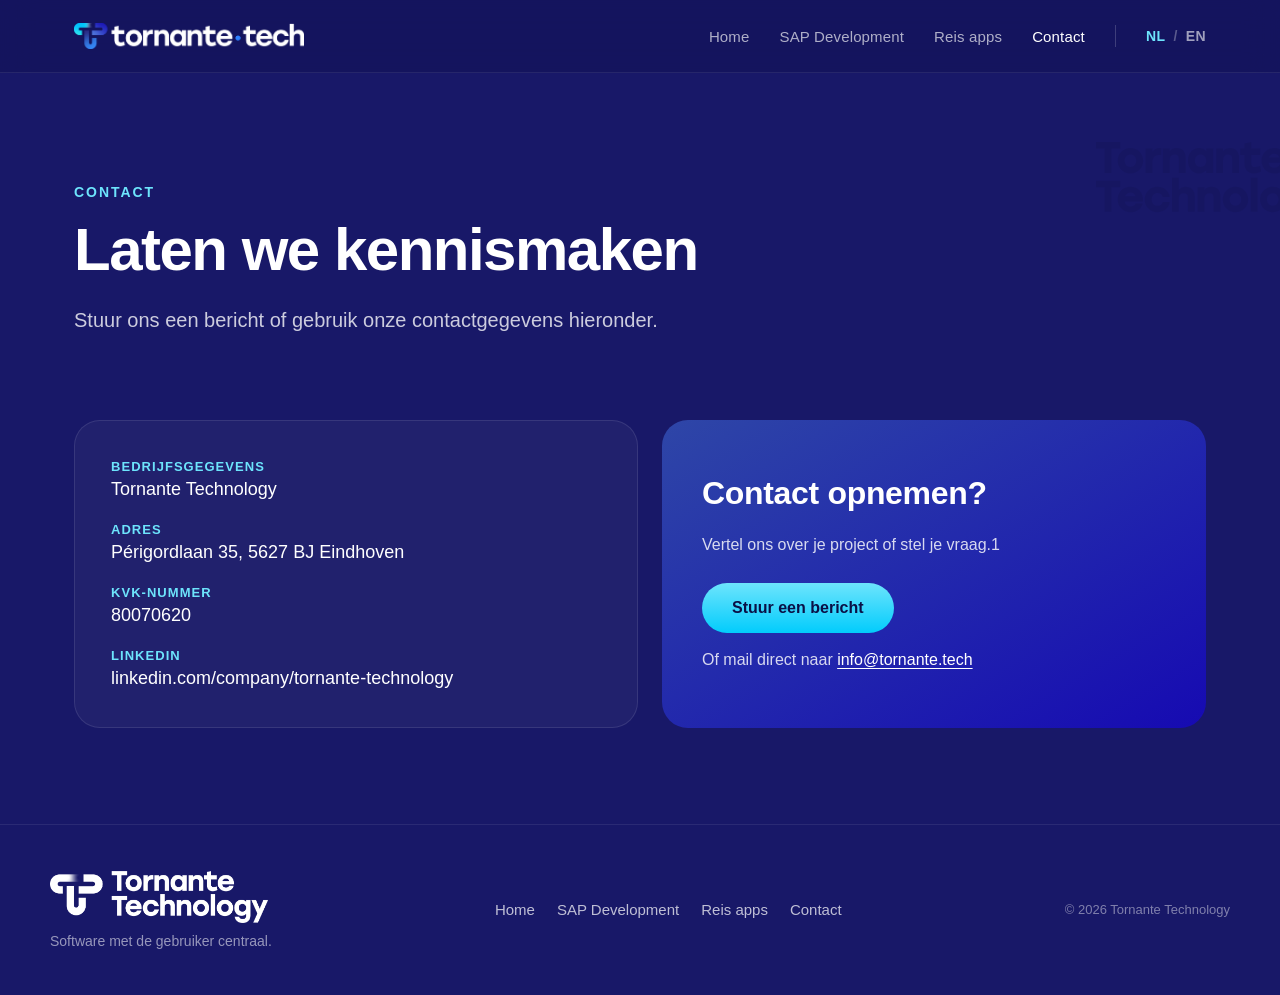
==== contact/index.html @ d2ee81e7 "New website" ====
<!DOCTYPE html>
<html lang="nl" data-alt-lang="en" data-alt-url="/en/contact/">
<head>
  <meta charset="utf-8">
  <meta name="viewport" content="width=device-width, initial-scale=1">
  <title>Tornante Technology — Laten we kennismaken</title>
  <meta name="description" content="Stuur ons een bericht of gebruik onze contactgegevens hieronder.">
  <link rel="icon" type="image/png" sizes="32x32" href="/assets/favicon-32.png">
  <link rel="icon" type="image/png" sizes="16x16" href="/assets/favicon-16.png">
  <link rel="apple-touch-icon" sizes="180x180" href="/assets/apple-touch-icon.png">
  <link rel="stylesheet" href="/css/site.css">
  <link rel="canonical" href="https://tornante.tech/contact/">
  <link rel="alternate" hreflang="nl" href="https://tornante.tech/contact/">
  <link rel="alternate" hreflang="en" href="https://tornante.tech/en/contact/">
  <link rel="alternate" hreflang="x-default" href="https://tornante.tech/contact/">
  <script>
    // Returning visitors keep their chosen language (stored as tt_lang).
    (function () {
      try {
        var l = localStorage.getItem("tt_lang");
        if (l !== "nl" && l !== "en") return;
        var d = document.documentElement;
        if (l !== d.getAttribute("lang")) {
          location.replace(d.getAttribute("data-alt-url"));
        }
      } catch (e) {}
    })();
  </script>
</head>
<body>

<header class="site-header">
  <div class="header-bar">
    <a href="/" class="header-logo" aria-label="Tornante Technology — Home">
      <img src="/assets/logo-white.png" alt="Tornante Technology">
    </a>
    <nav class="header-nav" aria-label="Hoofdnavigatie">
      <a href="/" class="nav-link">Home</a>
      <a href="/sap/" class="nav-link">SAP Development</a>
      <a href="/reis-apps/" class="nav-link">Reis apps</a>
      <a href="/contact/" class="nav-link is-active">Contact</a>
      <span class="header-divider"></span>
      <span class="lang-switch">
        <a href="/contact/" data-set-lang="nl" class="is-active" lang="nl" hreflang="nl">NL</a>
        <span class="sep">/</span>
        <a href="/en/contact/" data-set-lang="en" class="" lang="en" hreflang="en">EN</a>
      </span>
    </nav>
    <button class="menu-toggle" aria-label="Menu" aria-expanded="false" aria-controls="mobile-menu">
      <span></span>
      <span></span>
      <span></span>
    </button>
  </div>
  <nav class="mobile-menu" id="mobile-menu" aria-label="Mobiel menu">
    <a href="/" class="nav-link">Home</a>
    <a href="/sap/" class="nav-link">SAP Development</a>
    <a href="/reis-apps/" class="nav-link">Reis apps</a>
    <a href="/contact/" class="nav-link is-active">Contact</a>
    <span class="lang-switch">
      <a href="/contact/" data-set-lang="nl" class="is-active" lang="nl" hreflang="nl">NL</a>
      <span class="sep">/</span>
      <a href="/en/contact/" data-set-lang="en" class="" lang="en" hreflang="en">EN</a>
    </span>
  </nav>
</header>

<main>
<section class="page-hero">
  
  <img src="/assets/symbol.svg" alt="" class="hero-mark-side">
  
  <div class="page-hero-inner">
    <p class="kicker">Contact</p>
    <h1>Laten we kennismaken</h1>
    <p class="intro">Stuur ons een bericht of gebruik onze contactgegevens hieronder.</p>
  </div>
</section>

<section class="contact-section">
  <div class="contact-cols">
    <div class="contact-details">
      <div class="contact-row">
        <span class="contact-label">Bedrijfsgegevens</span>
        <span class="contact-value">Tornante Technology</span>
      </div>
      <div class="contact-row">
        <span class="contact-label">Adres</span>
        <span class="contact-value">Périgordlaan 35, 5627 BJ Eindhoven</span>
      </div>
      <div class="contact-row">
        <span class="contact-label">KvK-nummer</span>
        <span class="contact-value">80070620</span>
      </div>
      <div class="contact-row">
        <span class="contact-label">LinkedIn</span>
        <a href="https://www.linkedin.com/company/tornante-technology" class="contact-value" rel="noopener">linkedin.com/company/tornante-technology</a>
      </div>
    </div>
    <div class="contact-card">
      <h2>Contact opnemen?</h2>
      <p>Vertel ons over je project of stel je vraag.1</p>
      <div class="card-action">
        <a href="mailto:info@tornante.tech" class="btn btn-primary">Stuur een bericht</a>
        <p class="card-email">Of mail direct naar <a href="mailto:info@tornante.tech">info@tornante.tech</a></p>
      </div>
    </div>
  </div>
</section>


  <footer class="site-footer">
    <div class="footer-inner">
      <div class="footer-brand">
        <img src="/assets/lockup-color.png" alt="Tornante Technology">
        <span class="footer-tagline">Software met de gebruiker centraal.</span>
      </div>
      <nav class="footer-nav" aria-label="Voetnavigatie">
        <a href="/">Home</a>
        <a href="/sap/">SAP Development</a>
        <a href="/reis-apps/">Reis apps</a>
        <a href="/contact/">Contact</a>
      </nav>
      <span class="footer-copy">© 2026 Tornante Technology</span>
    </div>
  </footer>
</main>

<script>
  (function () {
    var btn = document.querySelector(".menu-toggle");
    var menu = document.getElementById("mobile-menu");
    if (btn && menu) {
      btn.addEventListener("click", function () {
        var open = menu.classList.toggle("is-open");
        btn.setAttribute("aria-expanded", open ? "true" : "false");
      });
    }
    var links = document.querySelectorAll("[data-set-lang]");
    for (var i = 0; i < links.length; i++) {
      links[i].addEventListener("click", function () {
        try { localStorage.setItem("tt_lang", this.getAttribute("data-set-lang")); } catch (e) {}
      });
    }
  })();
</script>
</body>
</html>
---- css/site.css ----
/* ============================================================
   Tornante Technology — site stylesheet (navy/blue variant)
   Translated 1:1 from the design reference prototype.
   ============================================================ */

:root {
  --navy: #181868;
  --blue: #4F75DC;
  --blue-deep: #160AB2;
  --blue-mid: #2E46A7;
  --blue-bright: #3588F2;
  --cyan: #02CCFC;
  --cyan-light: #6DE4FC;
  --btn-text-navy: #0a1046;
}

* { margin: 0; padding: 0; box-sizing: border-box; }

html { scroll-behavior: smooth; }

body {
  font-family: "Helvetica Neue", Helvetica, Arial, sans-serif;
  background: var(--navy);
  color: #ffffff;
  -webkit-font-smoothing: antialiased;
  text-rendering: optimizeLegibility;
}

a { color: var(--cyan); text-decoration: none; }
a:hover { color: var(--cyan-light); }
button { font-family: inherit; }
img { max-width: 100%; }

@keyframes ttfade {
  from { opacity: 0; transform: translateY(18px); }
  to { opacity: 1; transform: translateY(0); }
}

/* ------------------------------------------------------------
   Header
   ------------------------------------------------------------ */

.site-header {
  position: fixed;
  top: 0; left: 0; right: 0;
  z-index: 100;
  background: rgba(20, 20, 90, 0.72);
  backdrop-filter: blur(16px);
  -webkit-backdrop-filter: blur(16px);
  border-bottom: 1px solid rgba(255, 255, 255, 0.08);
}

.header-bar {
  max-width: 1180px;
  margin: 0 auto;
  padding: 0 24px;
  height: 72px;
  display: flex;
  align-items: center;
  justify-content: space-between;
  gap: 16px;
}

.header-logo { display: flex; align-items: center; flex-shrink: 0; }
.header-logo img { height: 26px; width: auto; display: block; }

.header-nav { display: flex; align-items: center; gap: 30px; }

.header-nav .nav-link {
  font-size: 15px;
  font-weight: 500;
  letter-spacing: 0.01em;
  padding: 8px 0;
  color: rgba(255, 255, 255, 0.66);
}

.nav-link:hover { color: #ffffff; }
.nav-link.is-active { color: #ffffff; }

.header-divider { width: 1px; height: 22px; background: rgba(255, 255, 255, 0.18); }

.lang-switch {
  display: flex;
  align-items: center;
  gap: 8px;
  font-size: 14px;
  font-weight: 700;
  letter-spacing: 0.03em;
}

.lang-switch a { color: rgba(255, 255, 255, 0.6); }
.lang-switch a:hover { color: var(--cyan-light); }
.lang-switch a.is-active { color: var(--cyan-light); }
.lang-switch .sep { color: rgba(255, 255, 255, 0.3); }

.menu-toggle {
  display: none;
  background: none;
  border: none;
  cursor: pointer;
  padding: 10px;
  flex-direction: column;
  gap: 5px;
}

.menu-toggle span {
  display: block;
  width: 24px;
  height: 2px;
  background: #ffffff;
  border-radius: 2px;
}

.mobile-menu {
  display: none;
  padding: 12px 24px 22px;
  flex-direction: column;
  gap: 2px;
  border-top: 1px solid rgba(255, 255, 255, 0.08);
  background: rgba(20, 20, 90, 0.96);
}

.mobile-menu .nav-link {
  text-align: left;
  font-size: 18px;
  font-weight: 600;
  padding: 14px 0;
  color: rgba(255, 255, 255, 0.66);
}

.mobile-menu .lang-switch {
  font-size: 15px;
  padding-top: 14px;
  margin-top: 8px;
  border-top: 1px solid rgba(255, 255, 255, 0.08);
}

@media (max-width: 819px) {
  .header-nav { display: none; }
  .menu-toggle { display: flex; }
  .mobile-menu.is-open { display: flex; }
}

main { padding-top: 72px; }

/* ------------------------------------------------------------
   Buttons & kicker
   ------------------------------------------------------------ */

.btn {
  display: inline-flex;
  align-items: center;
  gap: 8px;
  font-size: 16px;
  padding: 16px 30px;
  border: none;
  border-radius: 999px;
  cursor: pointer;
}

.btn-primary {
  background: linear-gradient(180deg, var(--cyan-light), var(--cyan));
  color: var(--btn-text-navy);
  font-weight: 700;
  transition: box-shadow 0.22s ease;
}

.btn-primary:hover {
  color: var(--btn-text-navy);
  box-shadow: 0 12px 34px rgba(2, 204, 252, 0.4);
}

.btn-secondary {
  background: rgba(255, 255, 255, 0.06);
  color: #ffffff;
  border: 1px solid rgba(255, 255, 255, 0.24);
  font-weight: 600;
  transition: background 0.22s ease;
}

.btn-secondary:hover {
  color: #ffffff;
  background: rgba(255, 255, 255, 0.12);
}

.kicker {
  font-size: 14px;
  font-weight: 700;
  letter-spacing: 0.14em;
  text-transform: uppercase;
  color: var(--cyan-light);
  margin-bottom: 22px;
}

/* ------------------------------------------------------------
   Home — hero variant A (centered)
   ------------------------------------------------------------ */

.hero-a {
  position: relative;
  overflow: hidden;
  text-align: center;
  padding: 120px 24px 72px;
}

.hero-glow {
  position: absolute;
  left: 50%;
  top: -140px;
  transform: translateX(-50%);
  width: 760px;
  max-width: 120vw;
  height: 440px;
  background: radial-gradient(closest-side, rgba(2, 204, 252, 0.2), transparent);
  pointer-events: none;
}

.hero-mark { position: absolute; pointer-events: none; user-select: none; }
.hero-mark-tr { right: -70px; top: 60px; width: 400px; opacity: 0.06; }
.hero-mark-bl { left: -90px; bottom: -80px; width: 300px; opacity: 0.05; transform: rotate(14deg); }

.hero-inner {
  position: relative;
  max-width: 860px;
  margin: 0 auto;
  animation: ttfade 0.6s ease both;
}

.hero-a h1 {
  font-size: clamp(38px, 6.2vw, 74px);
  line-height: 1.04;
  font-weight: 700;
  letter-spacing: -0.025em;
  margin-bottom: 26px;
}

.hero-sub {
  font-size: clamp(17px, 2vw, 20px);
  line-height: 1.6;
  color: rgba(255, 255, 255, 0.78);
  max-width: 620px;
  margin: 0 auto 38px;
}

.hero-ctas {
  display: flex;
  gap: 14px;
  justify-content: center;
  flex-wrap: wrap;
}

/* ------------------------------------------------------------
   Home — hero variant B (split with gradient panel)
   ------------------------------------------------------------ */

.hero-b {
  position: relative;
  overflow: hidden;
  padding: 104px 24px 64px;
}

.hero-b-inner {
  max-width: 1180px;
  margin: 0 auto;
  display: flex;
  flex-wrap: wrap;
  gap: 48px;
  align-items: center;
}

.hero-b-copy {
  flex: 1 1 440px;
  min-width: 300px;
  animation: ttfade 0.6s ease both;
}

.hero-b h1 {
  font-size: clamp(38px, 5.4vw, 66px);
  line-height: 1.05;
  font-weight: 700;
  letter-spacing: -0.025em;
  margin-bottom: 24px;
}

.hero-b .hero-sub { max-width: 540px; margin: 0 0 36px; }
.hero-b .hero-ctas { justify-content: flex-start; }

.hero-b-visual { flex: 1 1 380px; min-width: 280px; }

.hero-b-panel {
  position: relative;
  overflow: hidden;
  border-radius: 32px;
  background: linear-gradient(155deg, var(--blue-mid), var(--blue-deep));
  padding: 52px 44px;
  min-height: 360px;
  display: flex;
  align-items: center;
  justify-content: center;
  box-shadow: 0 30px 70px rgba(0, 0, 0, 0.35);
}

.hero-b-panel .panel-glow {
  position: absolute;
  left: -30px;
  top: -30px;
  width: 220px;
  height: 220px;
  background: radial-gradient(closest-side, rgba(2, 204, 252, 0.35), transparent);
  pointer-events: none;
}

.hero-b-panel .panel-symbol {
  width: 150px;
  height: auto;
  position: relative;
  filter: drop-shadow(0 8px 24px rgba(0, 0, 0, 0.3));
}

/* ------------------------------------------------------------
   Home — specialties
   ------------------------------------------------------------ */

.specs {
  max-width: 1180px;
  margin: 0 auto;
  padding: 48px 24px 104px;
}

.specs h2 {
  font-size: clamp(27px, 3.4vw, 40px);
  font-weight: 700;
  letter-spacing: -0.02em;
  text-align: center;
  margin-bottom: 14px;
}

.specs-sub {
  text-align: center;
  color: rgba(255, 255, 255, 0.7);
  max-width: 560px;
  margin: 0 auto 48px;
  font-size: 17px;
  line-height: 1.6;
}

.card-grid {
  display: grid;
  grid-template-columns: repeat(auto-fit, minmax(300px, 1fr));
  gap: 24px;
}

.spec-card {
  text-align: left;
  cursor: pointer;
  background: rgba(255, 255, 255, 0.04);
  border: 1px solid rgba(255, 255, 255, 0.1);
  border-radius: 26px;
  padding: 40px 36px;
  display: flex;
  flex-direction: column;
  gap: 16px;
  color: #ffffff;
  transition: transform 0.22s ease, border-color 0.22s ease, background 0.22s ease;
}

.spec-card:hover {
  color: #ffffff;
  border-color: rgba(109, 228, 252, 0.55);
  background: rgba(255, 255, 255, 0.07);
  transform: translateY(-5px);
}

.spec-card h3 {
  font-size: 25px;
  font-weight: 700;
  letter-spacing: -0.01em;
}

.spec-card p {
  color: rgba(255, 255, 255, 0.72);
  line-height: 1.62;
  font-size: 16px;
  flex-grow: 1;
}

.spec-link {
  display: inline-flex;
  align-items: center;
  gap: 8px;
  color: var(--cyan);
  font-weight: 600;
  font-size: 15px;
  margin-top: 8px;
}

/* ------------------------------------------------------------
   Subpages — hero
   ------------------------------------------------------------ */

.page-hero {
  position: relative;
  overflow: hidden;
  padding: 112px 0 40px;
}

.hero-mark-side {
  position: absolute;
  right: -60px;
  top: 70px;
  width: 340px;
  opacity: 0.06;
  pointer-events: none;
  user-select: none;
}

.page-hero-inner {
  max-width: 1180px;
  margin: 0 auto;
  padding: 0 24px;
  position: relative;
  animation: ttfade 0.5s ease both;
}

.page-hero .kicker { margin-bottom: 18px; }

.page-hero h1 {
  font-size: clamp(33px, 5vw, 60px);
  line-height: 1.06;
  font-weight: 700;
  letter-spacing: -0.025em;
  max-width: 820px;
}

.page-hero .intro {
  font-size: clamp(17px, 2vw, 20px);
  color: rgba(255, 255, 255, 0.78);
  max-width: 690px;
  margin-top: 22px;
  line-height: 1.62;
}

/* ------------------------------------------------------------
   Subpages — sections, cards, chips, CTA
   ------------------------------------------------------------ */

.section {
  max-width: 1180px;
  margin: 0 auto;
  padding: 44px 24px 20px;
}

.section h2 {
  font-size: clamp(22px, 2.6vw, 30px);
  font-weight: 700;
  margin-bottom: 26px;
  letter-spacing: -0.01em;
}

.info-card {
  background: rgba(255, 255, 255, 0.04);
  border: 1px solid rgba(255, 255, 255, 0.1);
  border-radius: 24px;
  padding: 34px 32px;
}

.info-card h3 {
  font-size: 22px;
  font-weight: 700;
  margin-bottom: 12px;
}

.info-card p {
  color: rgba(255, 255, 255, 0.72);
  line-height: 1.62;
  font-size: 16px;
}

.chips-section {
  max-width: 1180px;
  margin: 0 auto;
  padding: 36px 24px 64px;
}

.chips-section h2 {
  font-size: clamp(22px, 2.6vw, 30px);
  font-weight: 700;
  margin-bottom: 24px;
  letter-spacing: -0.01em;
}

.chips { display: flex; flex-wrap: wrap; gap: 12px; }

.chip {
  padding: 13px 22px;
  border-radius: 999px;
  background: rgba(255, 255, 255, 0.05);
  border: 1px solid rgba(109, 228, 252, 0.28);
  font-size: 15px;
  font-weight: 500;
  color: #dfe9ff;
}

.chip-strong { padding: 13px 24px; font-weight: 600; }

.cta-section {
  max-width: 1180px;
  margin: 0 auto 96px;
  padding: 0 24px;
}

.cta-panel {
  position: relative;
  overflow: hidden;
  background: linear-gradient(150deg, var(--blue-mid), var(--blue-deep));
  border-radius: 30px;
  padding: 60px 40px;
  text-align: center;
}

.cta-panel h2 {
  position: relative;
  font-size: clamp(24px, 3vw, 34px);
  font-weight: 700;
  margin-bottom: 26px;
  letter-spacing: -0.01em;
}

.cta-panel .btn { position: relative; padding: 16px 32px; }

/* ------------------------------------------------------------
   Contact
   ------------------------------------------------------------ */

.contact-section {
  max-width: 1180px;
  margin: 0 auto;
  padding: 44px 24px 96px;
}

.contact-cols {
  display: flex;
  flex-wrap: wrap;
  gap: 24px;
  align-items: stretch;
}

.contact-details {
  flex: 1 1 380px;
  min-width: 280px;
  background: rgba(255, 255, 255, 0.04);
  border: 1px solid rgba(255, 255, 255, 0.1);
  border-radius: 26px;
  padding: 38px 36px;
  display: flex;
  flex-direction: column;
  gap: 22px;
}

.contact-row { display: flex; flex-direction: column; gap: 5px; }

.contact-label {
  font-size: 13px;
  font-weight: 700;
  letter-spacing: 0.08em;
  text-transform: uppercase;
  color: var(--cyan-light);
}

.contact-value {
  font-size: 18px;
  font-weight: 500;
  color: #ffffff;
  word-break: break-word;
}

a.contact-value:hover { color: var(--cyan-light); }

.contact-card {
  flex: 1 1 360px;
  min-width: 280px;
  position: relative;
  overflow: hidden;
  background: linear-gradient(150deg, var(--blue-mid), var(--blue-deep));
  border-radius: 26px;
  padding: 44px 40px;
  display: flex;
  flex-direction: column;
  justify-content: center;
  gap: 20px;
}


.contact-card h2 {
  position: relative;
  font-size: clamp(24px, 3vw, 32px);
  font-weight: 700;
  letter-spacing: -0.01em;
}

.contact-card p {
  position: relative;
  color: rgba(255, 255, 255, 0.82);
  font-size: 16px;
  line-height: 1.6;
  max-width: 360px;
}

.card-action {
  position: relative;
  display: flex;
  flex-direction: column;
  align-items: flex-start;
  gap: 14px;
  margin-top: 6px;
}

.contact-card .btn {
  position: relative;
  align-self: flex-start;
}

.card-email {
  font-size: 15px;
  color: rgba(255, 255, 255, 0.75);
}

.card-email a {
  color: #ffffff;
  text-decoration: underline;
  text-underline-offset: 3px;
  word-break: break-word;
}

.card-email a:hover { color: var(--cyan-light); }

/* ------------------------------------------------------------
   Footer
   ------------------------------------------------------------ */

.site-footer {
  border-top: 1px solid rgba(255, 255, 255, 0.08);
  padding: 46px 24px;
}

.footer-inner {
  max-width: 1180px;
  margin: 0 auto;
  display: flex;
  flex-wrap: wrap;
  gap: 28px;
  justify-content: space-between;
  align-items: center;
}

.footer-brand { display: flex; flex-direction: column; gap: 10px; }

.footer-brand img {
  height: 52px;
  width: auto;
  align-self: flex-start;
  filter: brightness(0) invert(1);
}

.footer-tagline { color: rgba(255, 255, 255, 0.55); font-size: 14px; }

.footer-nav { display: flex; flex-wrap: wrap; gap: 22px; }

.footer-nav a { color: rgba(255, 255, 255, 0.72); font-size: 15px; }
.footer-nav a:hover { color: #ffffff; }

.footer-copy { color: rgba(255, 255, 255, 0.45); font-size: 13px; }

/* ------------------------------------------------------------
   Accessibility
   ------------------------------------------------------------ */

@media (prefers-reduced-motion: reduce) {
  html { scroll-behavior: auto; }
  .hero-inner,
  .hero-b-copy,
  .page-hero-inner { animation: none; }
  .spec-card,
  .btn-primary,
  .btn-secondary { transition: none; }
}
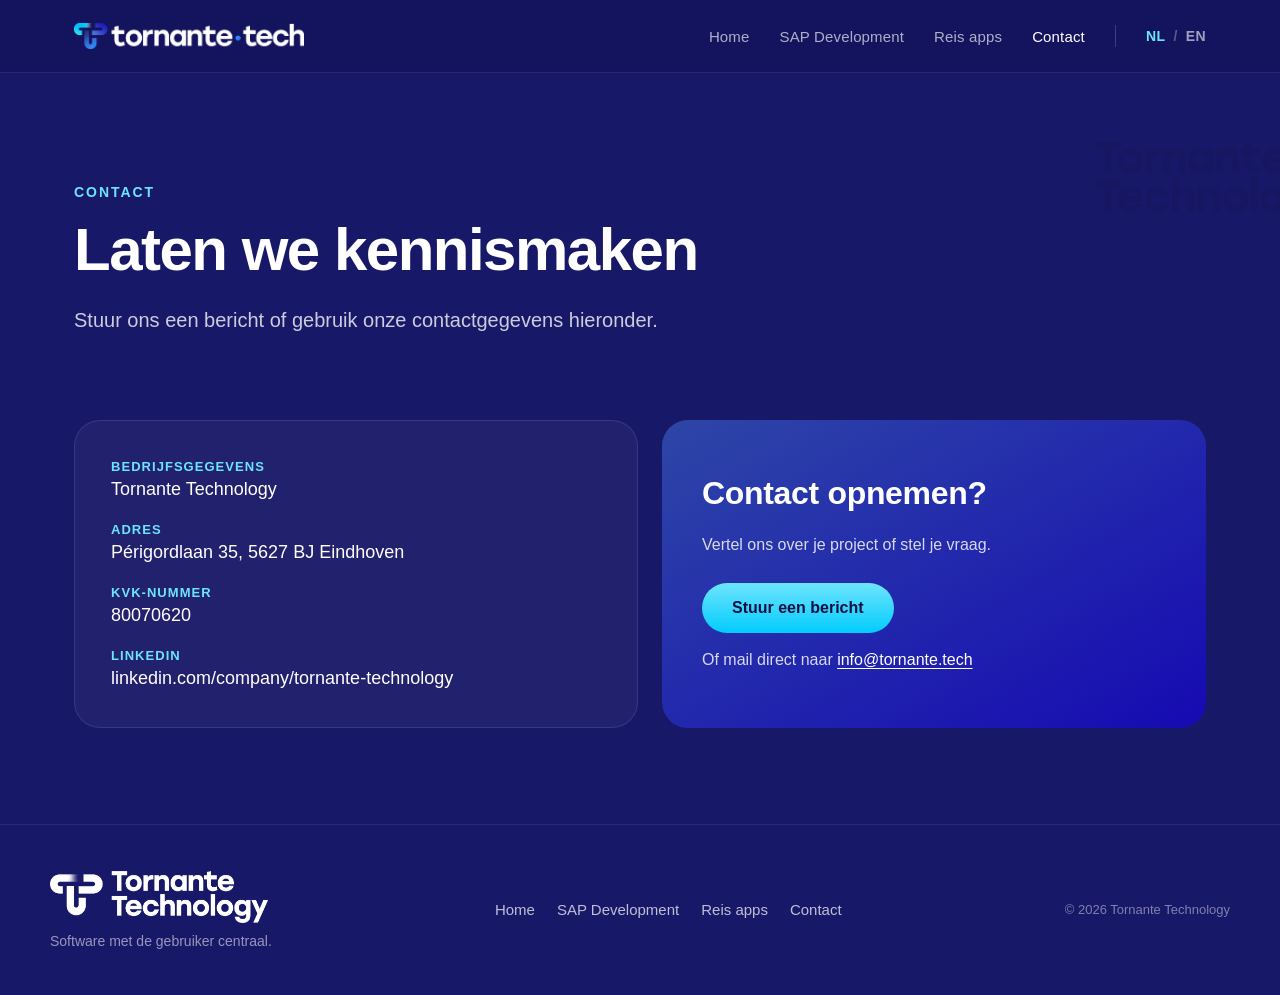
==== commit 52399d19: "Fix typo" ====
--- a/contact/index.html
+++ b/contact/index.html
@@ -99,7 +99,7 @@
     </div>
     <div class="contact-card">
       <h2>Contact opnemen?</h2>
-      <p>Vertel ons over je project of stel je vraag.1</p>
+      <p>Vertel ons over je project of stel je vraag.</p>
       <div class="card-action">
         <a href="mailto:info@tornante.tech" class="btn btn-primary">Stuur een bericht</a>
         <p class="card-email">Of mail direct naar <a href="mailto:info@tornante.tech">info@tornante.tech</a></p>
